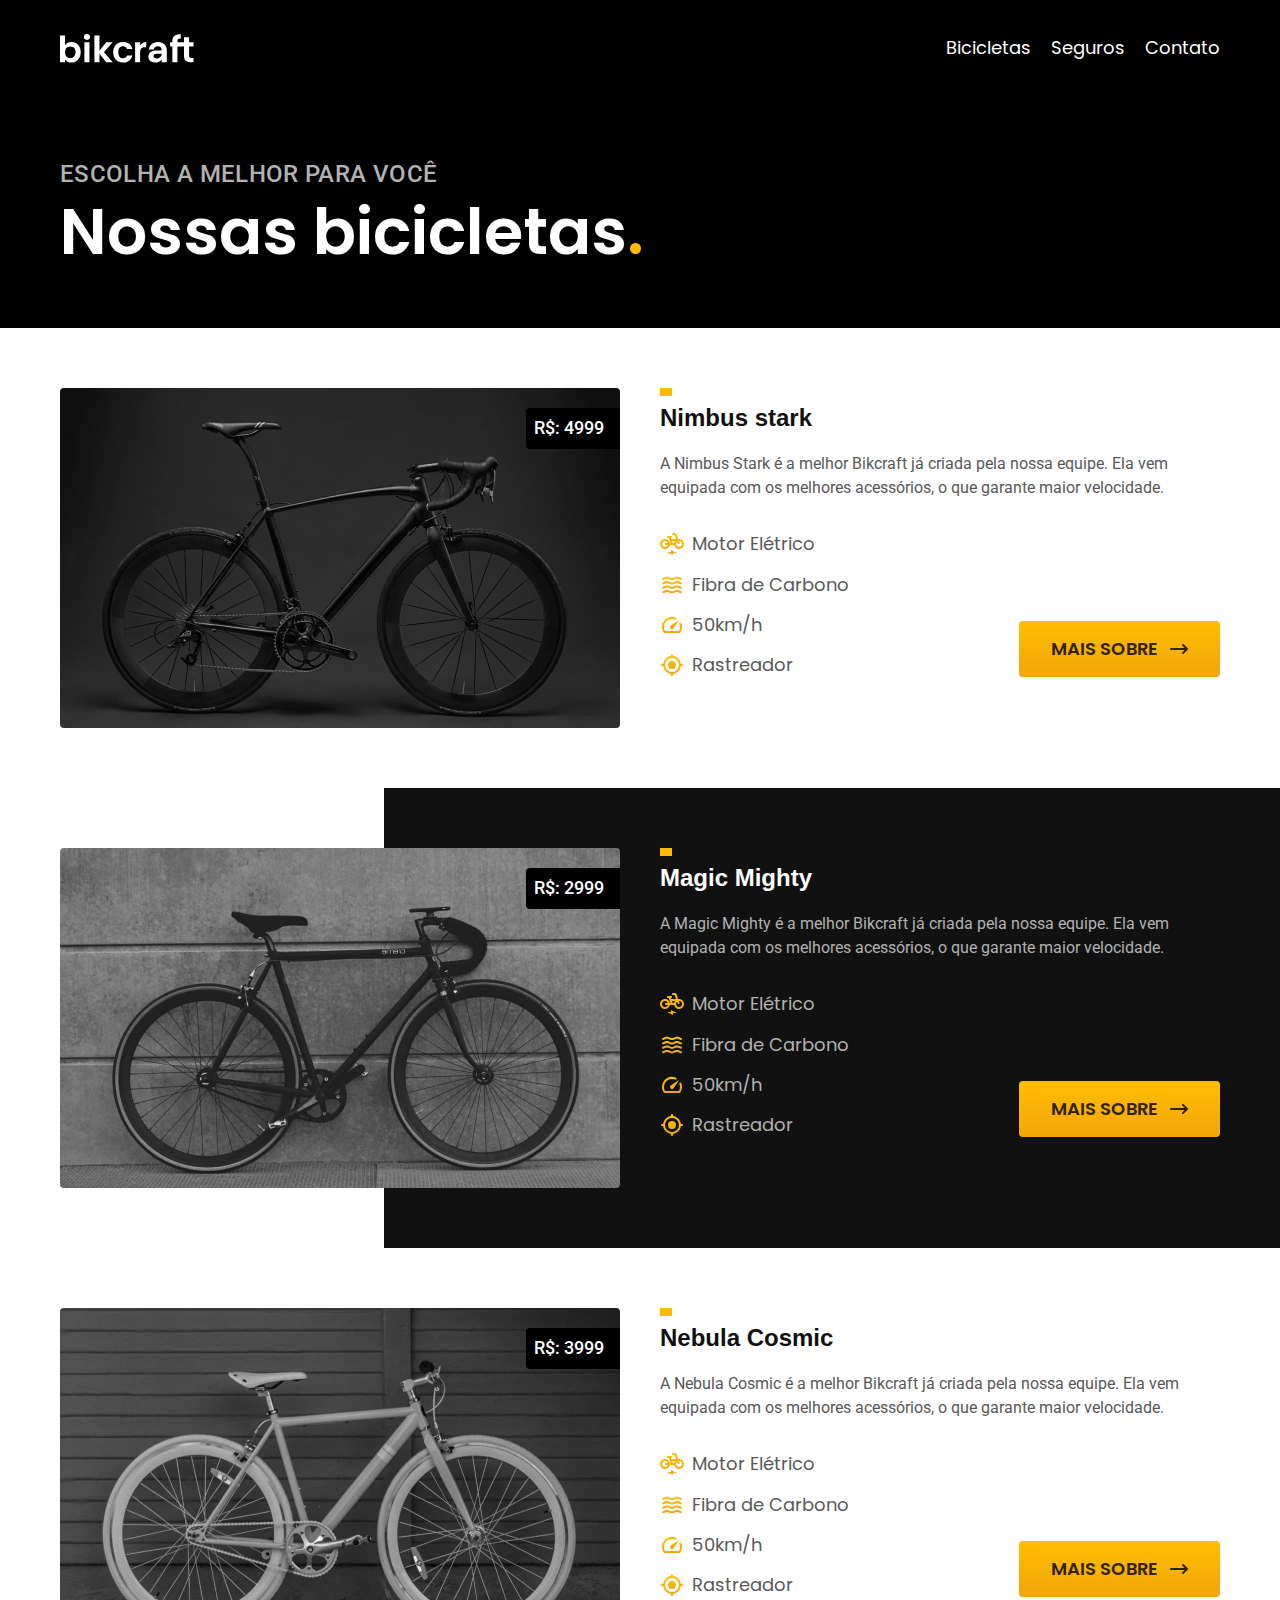
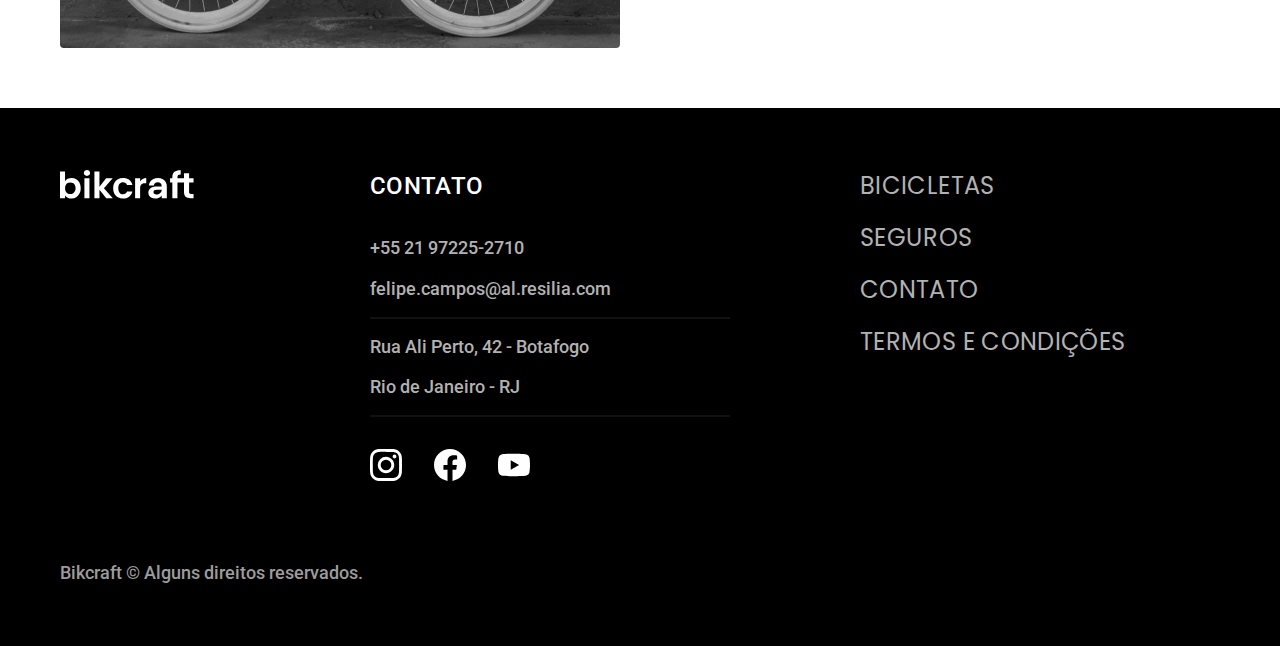
==== bicicletas.html @ b5b5ef74 "adicionando pagina de bicicletas" ====
<!DOCTYPE html>
<html lang="pt-br">
<head>
    <meta charset="UTF-8">
    <meta http-equiv="X-UA-Compatible" content="IE=edge">
    <meta name="viewport" content="width=device-width, initial-scale=1.0">
    <meta name="description" content="Termos e condições">
    <link rel="icon" type="image/x-icon" href="favicon.svg">
    <title>Bicicletas - Bikecraft</title>
    <link rel="preconnect" href="https://fonts.googleapis.com">
    <link rel="preconnect" href="https://fonts.gstatic.com" crossorigin>
    <link href="https://fonts.googleapis.com/css2?family=Merriweather:ital,wght@1,900&family=Poppins:wght@400;600&family=Roboto:wght@400;500&display=swap" rel="stylesheet">
    <link rel="stylesheet" href="css/style.css">
</head>
<body id="bicicletas">
    <header class="header-bg">
        <div class="header-container container">
            <a href="./"><img src="./img/bikcraft.svg" alt="Bikecraft"></a>
            <nav aria-label="primaria">
            <ul class="header-menu font-1-m cor-0">
                <li><a href="bicicletas.html">Bicicletas</a></li>
                <li><a href="seguros.html">Seguros</a></li>
                <li><a href="contato.html">Contato</a></li>
            </ul>
        </nav>
        </div>
    </header>

    <main>
        <div class="titulo-bg">
            <div class="titulo container">
                <p class="font-2-l-b cor-5">Escolha a melhor para você</p>
                <h1 class="font-1-xxl cor-0"> Nossas bicicletas<span class="cor-p1">.</span></h1>
            </div>
        </div>

        <div class="bicicletas container">
            <div class="bicicletas-imagem">
                <img src="./img/bicicletas/nimbus.jpg" alt="bicicleta preta">
                <span class="font-2-m cor-0">R$: 4999</span>
            </div>
            <div class="bicicletas-conteudo">
                <h2 class="font-1-x-l">Nimbus stark</h2>
                <p class="font-2-s cor-8">A Nimbus Stark é a melhor Bikcraft já criada pela nossa equipe. Ela vem equipada com os melhores acessórios, o que garante maior velocidade.</p>
                <ul class="font-1-m cor-8">
                    <li><img src="./img/icones/eletrica.svg" alt="">Motor Elétrico</li>
                    <li><img src="./img/icones/carbono.svg" alt="">Fibra de Carbono</li>
                    <li><img src="./img/icones/velocidade.svg" alt="">50km/h</li>
                    <li><img src="./img/icones/rastreador.svg" alt="">Rastreador</li>
                </ul>
                <a class="botao seta" href="./bicicletas/nimbus.html">Mais Sobre</a>
            </div>
        </div>

        <div class="bicicletas-bg">
            <div class="bicicletas container">
                <div class="bicicletas-imagem">
                    <img src="./img/bicicletas/magic.jpg" alt="bicicleta preta">
                    <span class="font-2-m cor-0">R$: 2999</span>
                </div>
                <div class="bicicletas-conteudo">
                    <h2 class="font-1-x-l cor-0">Magic Mighty</h2>
                    <p class="font-2-s cor-5">A Magic Mighty é a melhor Bikcraft já criada pela nossa equipe. Ela vem equipada com os melhores acessórios, o que garante maior velocidade.</p>
                    <ul class="font-1-m cor-5">
                        <li><img src="./img/icones/eletrica.svg" alt="">Motor Elétrico</li>
                        <li><img src="./img/icones/carbono.svg" alt="">Fibra de Carbono</li>
                        <li><img src="./img/icones/velocidade.svg" alt="">50km/h</li>
                        <li><img src="./img/icones/rastreador.svg" alt="">Rastreador</li>
                    </ul>
                    <a class="botao seta" href="./bicicletas/magic.html">Mais Sobre</a>
                </div>
            </div>
        </div>

        <div class="bicicletas container">
            <div class="bicicletas-imagem">
                <img src="./img/bicicletas/nebula.jpg" alt="bicicleta preta">
                <span class="font-2-m cor-0">R$: 3999</span>
            </div>
            <div class="bicicletas-conteudo">
                <h2 class="font-1-x-l">Nebula Cosmic</h2>
                <p class="font-2-s cor-8">A Nebula Cosmic é a melhor Bikcraft já criada pela nossa equipe. Ela vem equipada com os melhores acessórios, o que garante maior velocidade.</p>
                <ul class="font-1-m cor-8">
                    <li><img src="./img/icones/eletrica.svg" alt="">Motor Elétrico</li>
                    <li><img src="./img/icones/carbono.svg" alt="">Fibra de Carbono</li>
                    <li><img src="./img/icones/velocidade.svg" alt="">50km/h</li>
                    <li><img src="./img/icones/rastreador.svg" alt="">Rastreador</li>
                </ul>
                <a class="botao seta" href="./bicicletas/nebula.html">Mais Sobre</a>
            </div>
        </div>
    </main>

    <footer class="footer-bg">
        <div class="footer container">
            <img src="./img/bikcraft.svg" alt="bikecraft">
            <div class="footer-contato">
                <h3 class="font-2-l-b cor-0">Contato</h3>
                <ul class="cor-5 font-2-m">
                    <li><a href="tel:+5521972252710">+55 21 97225-2710</a></li>
                    <li><a href="mailto:felipe.campos@al.resilia.com">felipe.campos@al.resilia.com</a></li>
                    <li>Rua Ali Perto, 42 - Botafogo</li>
                    <li>Rio de Janeiro - RJ</li>
                </ul>
                <div class="footer-redes">
                    <a href="./"><img src="./img/redes/instagram.svg" alt="instagram link"></a>
                    <a href="./"><img src="./img/redes/facebook.svg" alt="facebook link"></a>
                    <a href="./"><img src="./img/redes/youtube.svg" alt="youtube link"></a>
                </div>
            </div>
            <div class="footer-informacoes">
                <h3 class="font-2-l-b cor-0">
                    <nav>
                        <ul class="font-1-l cor-5">
                            <li><a href="./bicicletas.html">Bicicletas</a></li>
                            <li><a href="./seguros.html">Seguros</a></li>
                            <li><a href="./contato.html">Contato</a></li>
                            <li><a href="./termos.html">Termos e Condições</a></li>
                        </ul>
                    </nav>
                </h3>
            </div>
            <div class="font-2-m cor-6 footer-copy">
                <p>Bikcraft © Alguns direitos reservados.</p>
            </div>
        </div>
    </footer>
</body>
</html>
---- css/style.css ----
@import "./global/global.css";
@import "./utilidades/tipografia.css";
@import "./utilidades/cores.css";
@import "./global/header.css";
@import "./global/footer.css";

/* CSS de componentes */
@import "./utilidades/componentes.css";

/* CSS da pagina HOME */
@import "./home/introducao.css";
@import "./home/tecnologia.css";
@import "./home/parceiros.css";
@import "./home/depoimento.css";

/* CSS da lista de bicicletas */
@import "./bicicletas/bicicletas-lista.css";
@import "./bicicletas/bicicletas.css";

/* CSS da pagina de seguros */
@import "./seguros/seguros.css";

/* CSS da pagina de termo */
@import "./termos/termos.css";
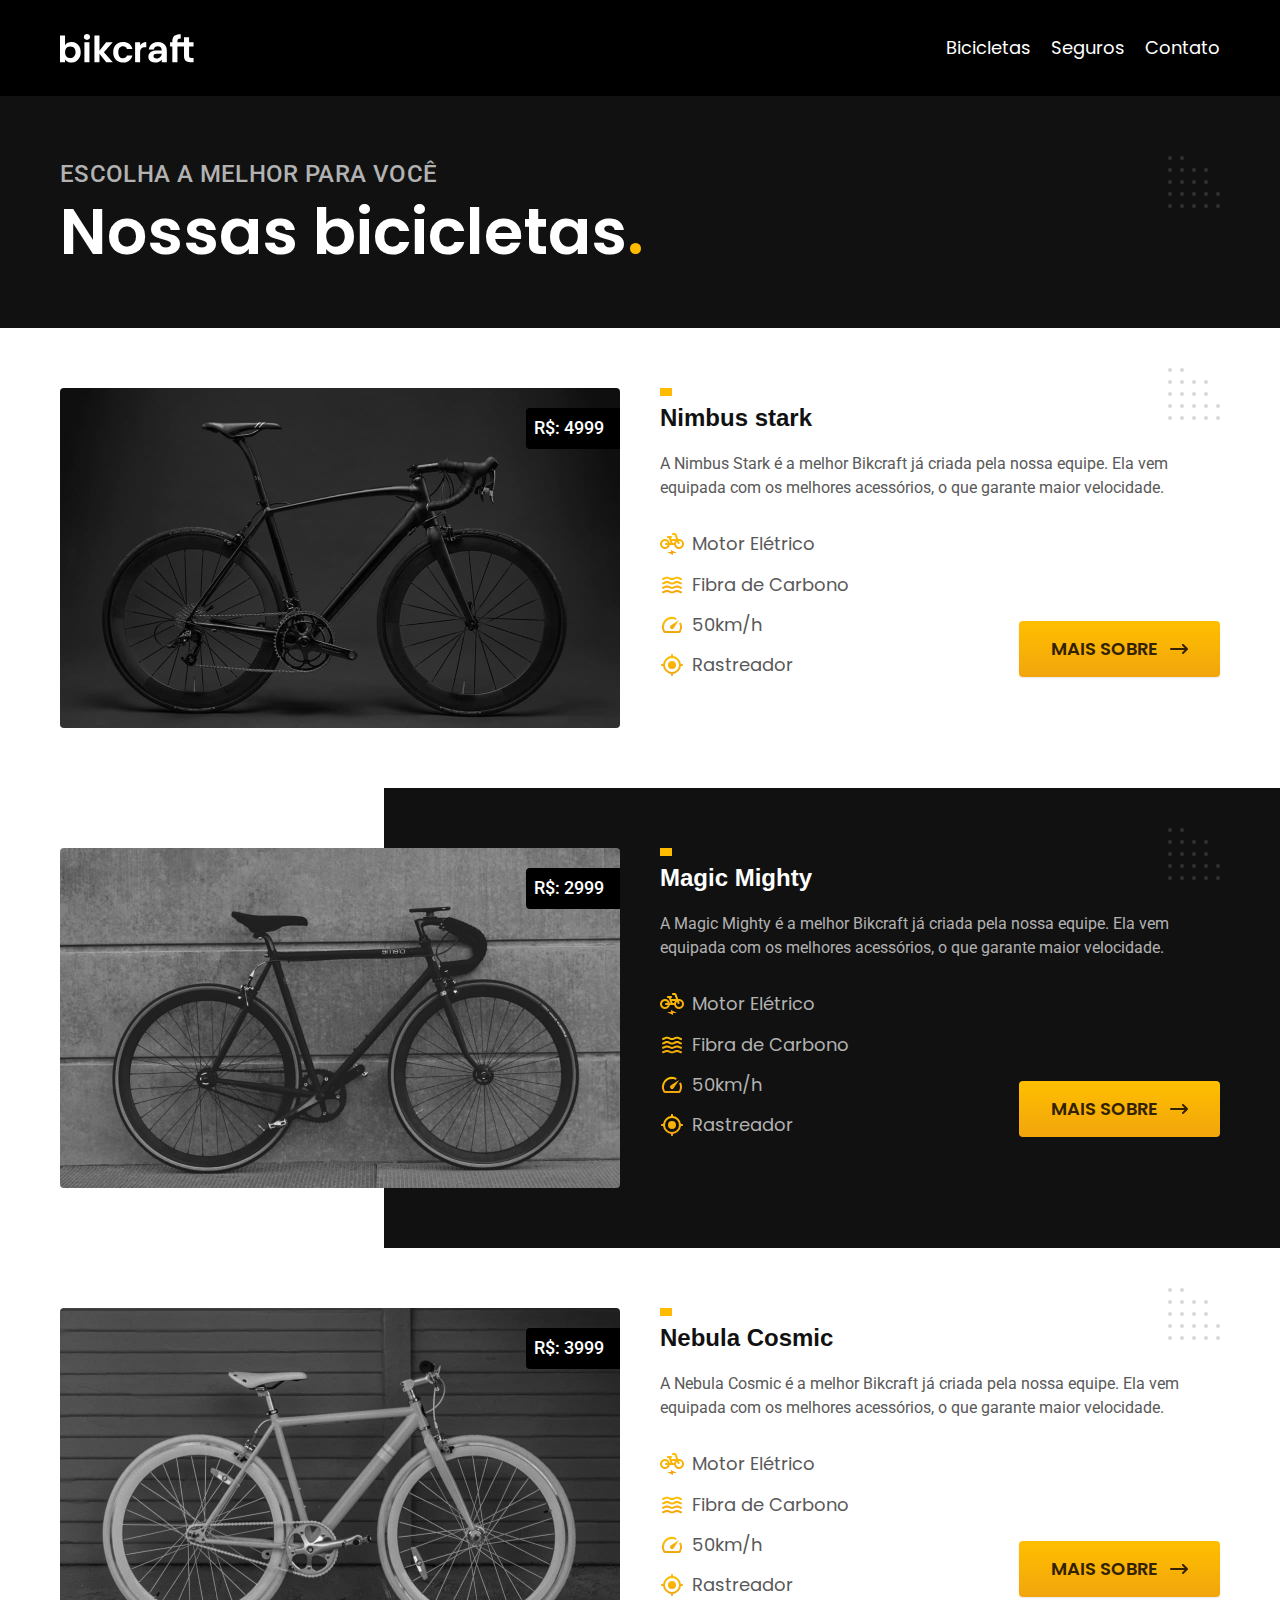
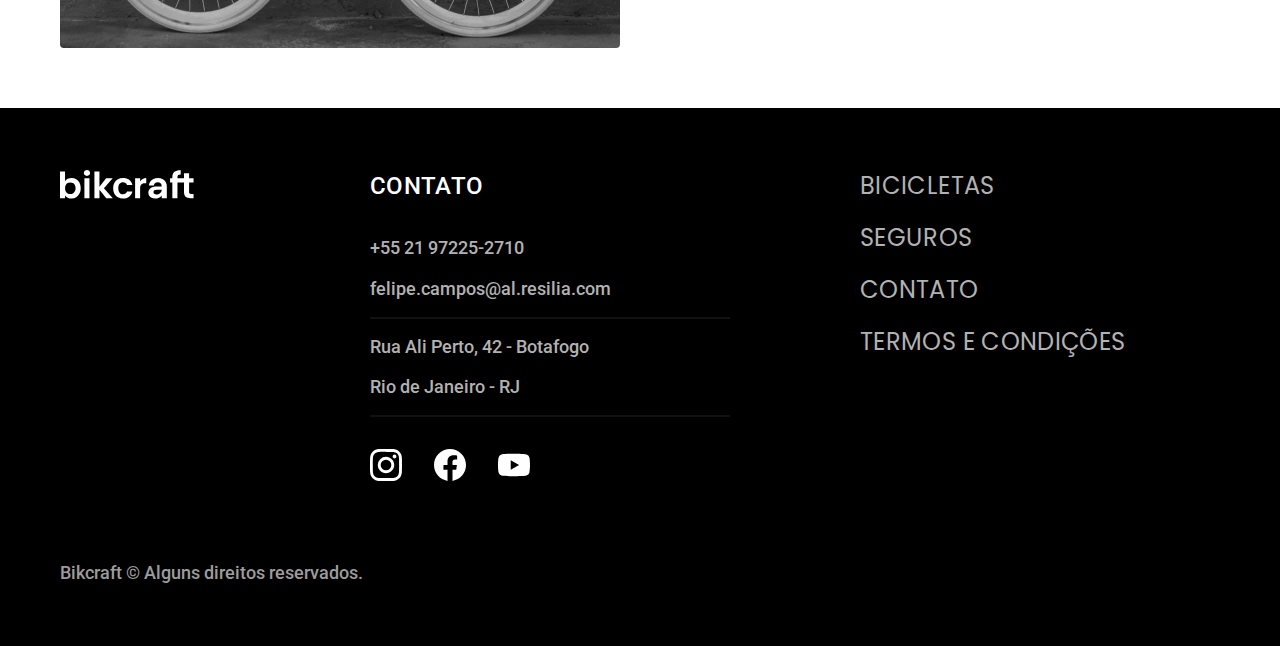
==== commit d3ebf765: "adicionando js as paginas" ====
--- a/bicicletas.html
+++ b/bicicletas.html
@@ -10,6 +10,7 @@
     <link rel="preconnect" href="https://fonts.googleapis.com">
     <link rel="preconnect" href="https://fonts.gstatic.com" crossorigin>
     <link href="https://fonts.googleapis.com/css2?family=Merriweather:ital,wght@1,900&family=Poppins:wght@400;600&family=Roboto:wght@400;500&display=swap" rel="stylesheet">
+    <link rel="preload" href="css/style.css" as="style">
     <link rel="stylesheet" href="css/style.css">
 </head>
 <body id="bicicletas">
@@ -125,5 +126,7 @@
             </div>
         </div>
     </footer>
+
+    <script src="./js/script.js"></script>
 </body>
 </html>--- a/css/style.css
+++ b/css/style.css
@@ -6,6 +6,7 @@
 
 /* CSS de componentes */
 @import "./utilidades/componentes.css";
+@import "./utilidades/formulario.css";
 
 /* CSS da pagina HOME */
 @import "./home/introducao.css";
@@ -16,9 +17,24 @@
 /* CSS da lista de bicicletas */
 @import "./bicicletas/bicicletas-lista.css";
 @import "./bicicletas/bicicletas.css";
+@import "./bicicletas/seguro.css";
+
+/* CSS da lista de bicicletas */
+@import "./bicicleta/bicicleta.css";
 
 /* CSS da pagina de seguros */
 @import "./seguros/seguros.css";
+@import "./seguros/vantagens.css";
+@import "./seguros/perguntas.css";
 
 /* CSS da pagina de termo */
 @import "./termos/termos.css";
+
+/* CSS da pagina de contato */
+@import "./contato/contato.css";
+@import "./contato/lojas.css";
+
+/* CSS da pagina de orçamento */
+@import "./orcamento/orcamento.css";
+
+
--- a/css/style.css
+++ b/css/style.css
@@ -6,6 +6,7 @@
 
 /* CSS de componentes */
 @import "./utilidades/componentes.css";
+@import "./utilidades/formulario.css";
 
 /* CSS da pagina HOME */
 @import "./home/introducao.css";
@@ -16,9 +17,24 @@
 /* CSS da lista de bicicletas */
 @import "./bicicletas/bicicletas-lista.css";
 @import "./bicicletas/bicicletas.css";
+@import "./bicicletas/seguro.css";
+
+/* CSS da lista de bicicletas */
+@import "./bicicleta/bicicleta.css";
 
 /* CSS da pagina de seguros */
 @import "./seguros/seguros.css";
+@import "./seguros/vantagens.css";
+@import "./seguros/perguntas.css";
 
 /* CSS da pagina de termo */
 @import "./termos/termos.css";
+
+/* CSS da pagina de contato */
+@import "./contato/contato.css";
+@import "./contato/lojas.css";
+
+/* CSS da pagina de orçamento */
+@import "./orcamento/orcamento.css";
+
+
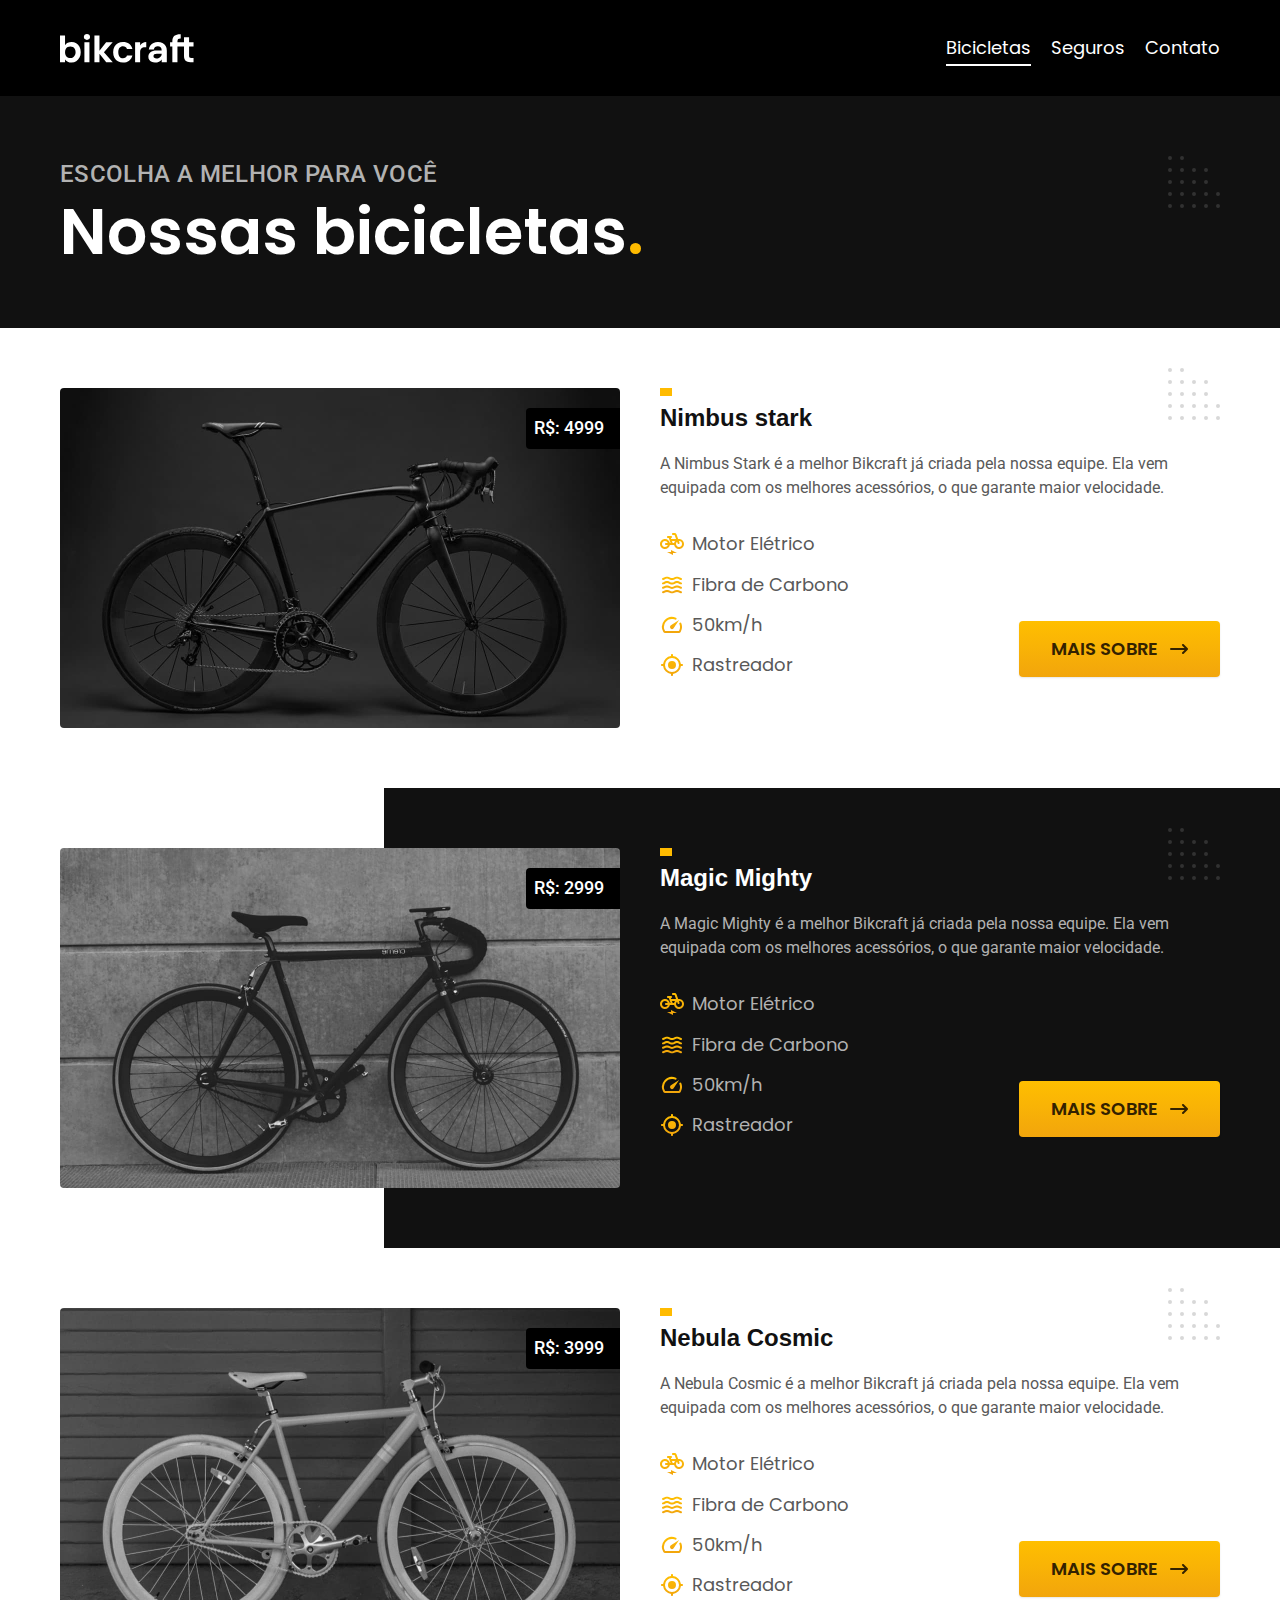
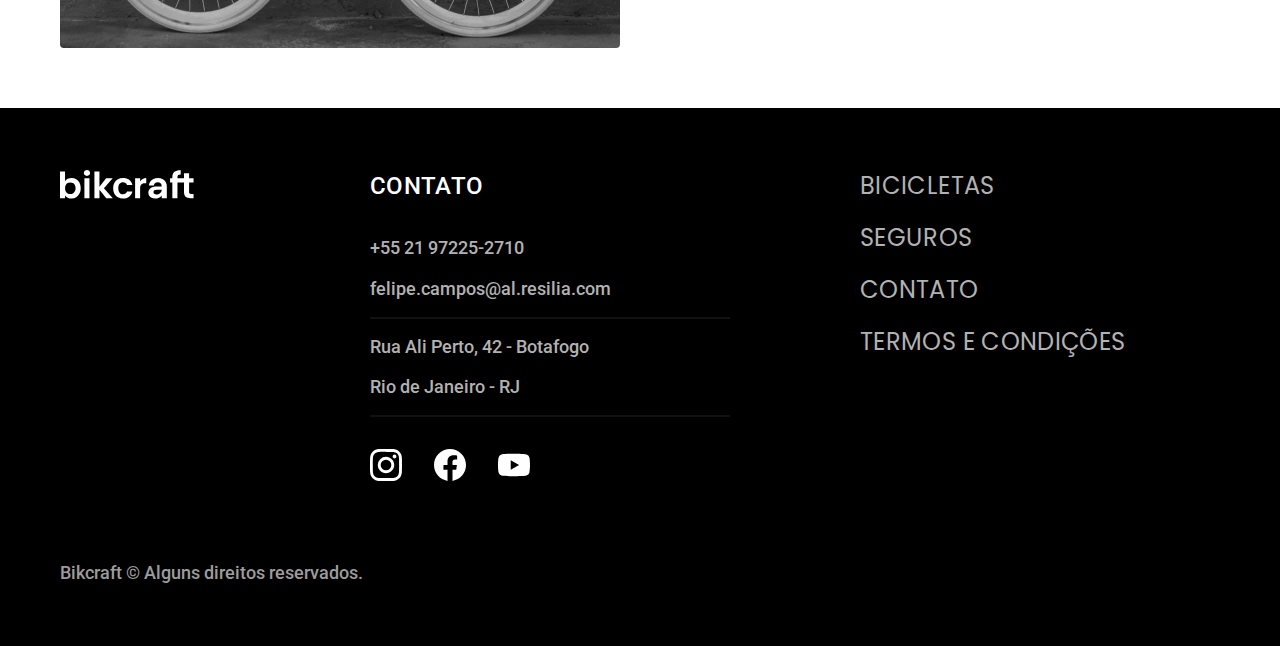
==== commit cdfa185a: "adicionando abrir pagina de compra com produto selecionado anteriormente" ====
--- a/bicicletas.html
+++ b/bicicletas.html
@@ -6,7 +6,7 @@
     <meta name="viewport" content="width=device-width, initial-scale=1.0">
     <meta name="description" content="Termos e condições">
     <link rel="icon" type="image/x-icon" href="favicon.svg">
-    <title>Bicicletas - Bikecraft</title>
+    <title>Bicicletas - Bikcraft</title>
     <link rel="preconnect" href="https://fonts.googleapis.com">
     <link rel="preconnect" href="https://fonts.gstatic.com" crossorigin>
     <link href="https://fonts.googleapis.com/css2?family=Merriweather:ital,wght@1,900&family=Poppins:wght@400;600&family=Roboto:wght@400;500&display=swap" rel="stylesheet">
@@ -16,7 +16,7 @@
 <body id="bicicletas">
     <header class="header-bg">
         <div class="header-container container">
-            <a href="./"><img src="./img/bikcraft.svg" alt="Bikecraft"></a>
+            <a href="./"><img src="./img/bikcraft.svg" alt="Bikcraft"></a>
             <nav aria-label="primaria">
             <ul class="header-menu font-1-m cor-0">
                 <li><a href="bicicletas.html">Bicicletas</a></li>
@@ -94,7 +94,7 @@
 
     <footer class="footer-bg">
         <div class="footer container">
-            <img src="./img/bikcraft.svg" alt="bikecraft">
+            <img src="./img/bikcraft.svg" alt="bikcraft">
             <div class="footer-contato">
                 <h3 class="font-2-l-b cor-0">Contato</h3>
                 <ul class="cor-5 font-2-m">
